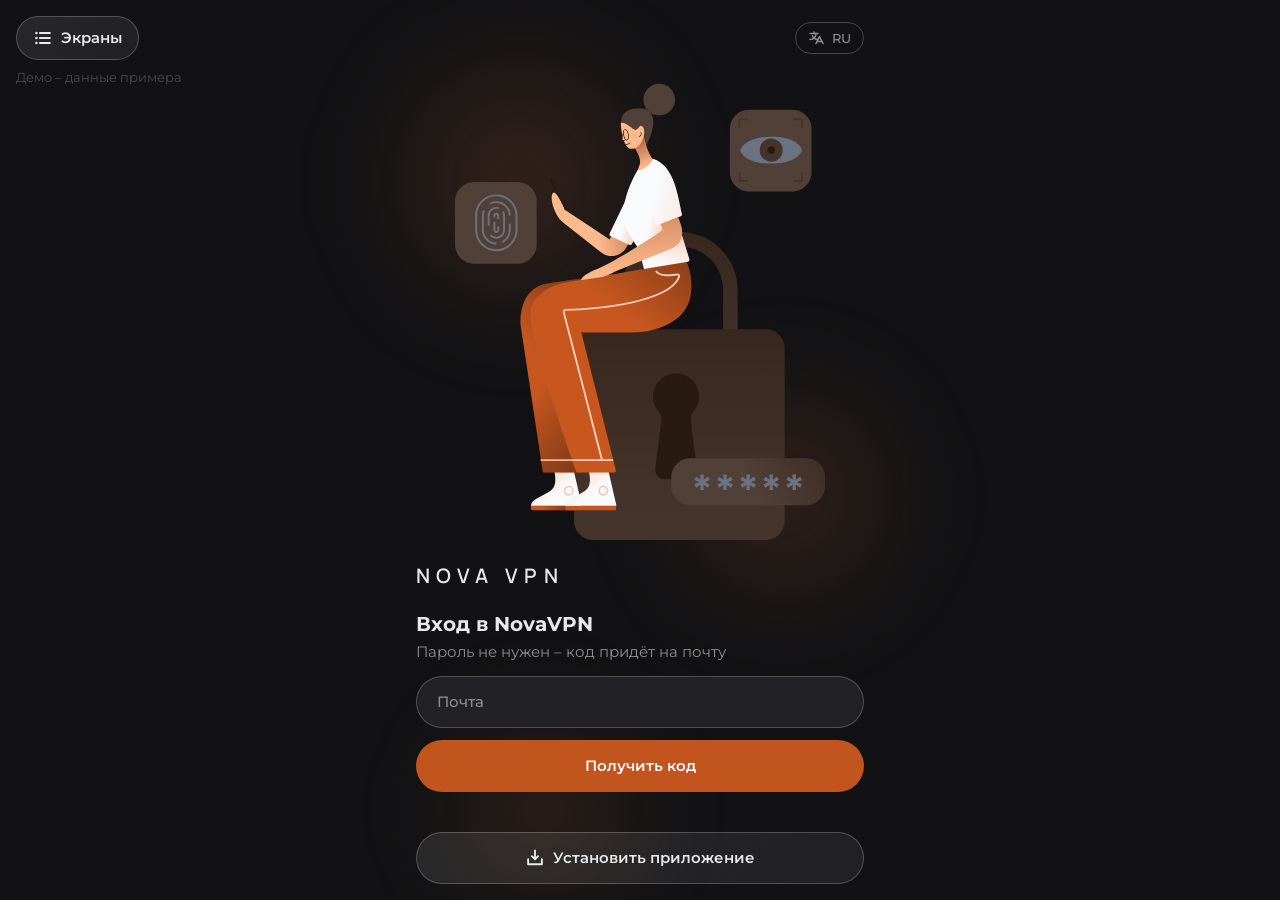
==== prototype.html @ 7a25c0ab "Демо-сборка прототипа кабинета NovaVPN" ====
<!DOCTYPE html>
<html lang="ru">
  <head>
    <meta charset="UTF-8" />
    <meta name="viewport" content="width=device-width, initial-scale=1.0, viewport-fit=cover" />
    <link rel="icon" href="data:," />
    <title>NovaVPN – прототип кабинета</title>
    <script type="module" crossorigin src="./bundle/prototype-CLFwK6W8.js"></script>
    <link rel="stylesheet" crossorigin href="./bundle/prototype-Bjba_my7.css">
  </head>
  <body>
    <div id="root"></div>
  </body>
</html>
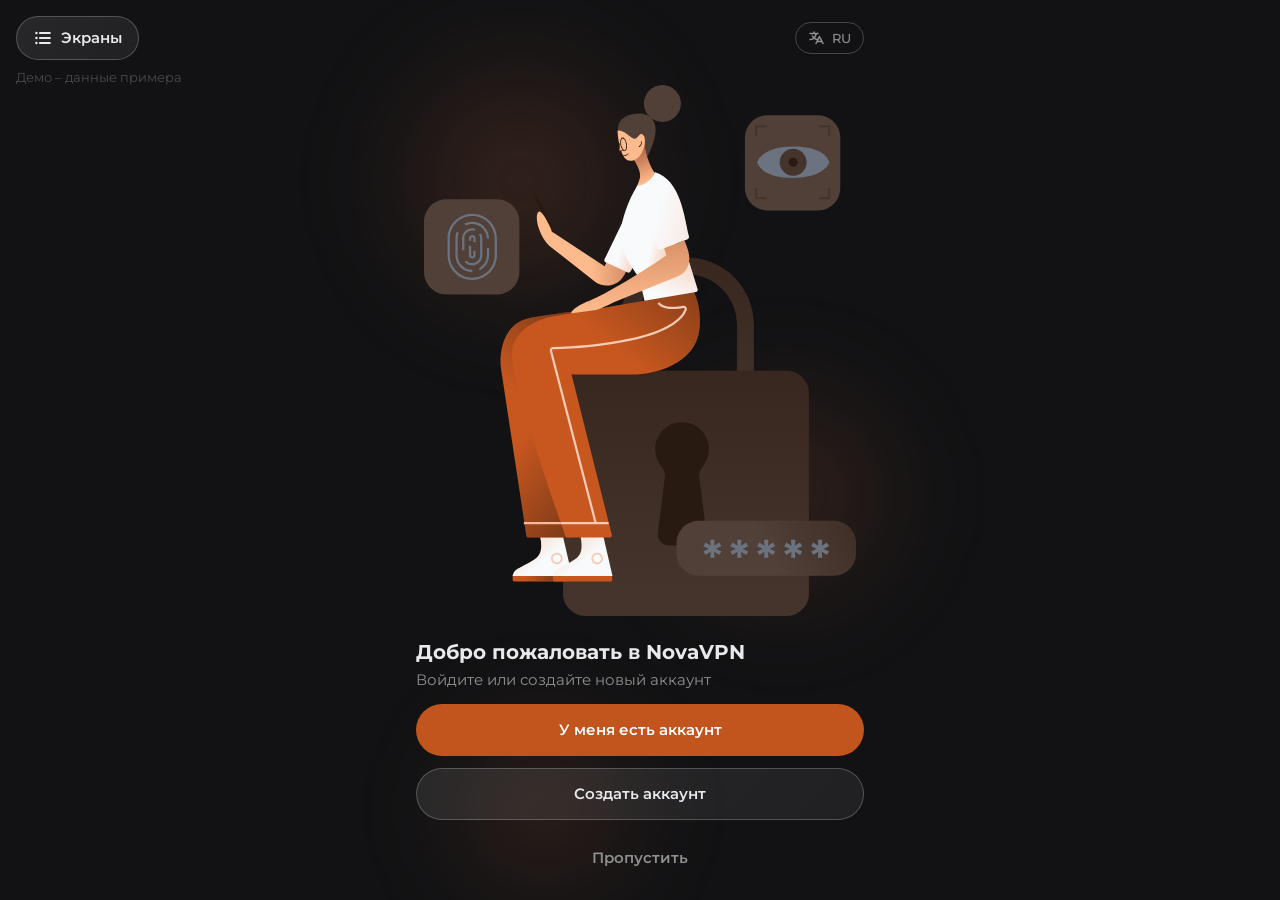
==== commit 9a77e7a3: "Демо: вход без почты, шапка главной, новые листы" ====
--- a/prototype.html
+++ b/prototype.html
@@ -5,8 +5,8 @@
     <meta name="viewport" content="width=device-width, initial-scale=1.0, viewport-fit=cover" />
     <link rel="icon" href="data:," />
     <title>NovaVPN – прототип кабинета</title>
-    <script type="module" crossorigin src="./bundle/prototype-CLFwK6W8.js"></script>
-    <link rel="stylesheet" crossorigin href="./bundle/prototype-Bjba_my7.css">
+    <script type="module" crossorigin src="./bundle/prototype-CMifljYI.js"></script>
+    <link rel="stylesheet" crossorigin href="./bundle/prototype-DGjJijqU.css">
   </head>
   <body>
     <div id="root"></div>
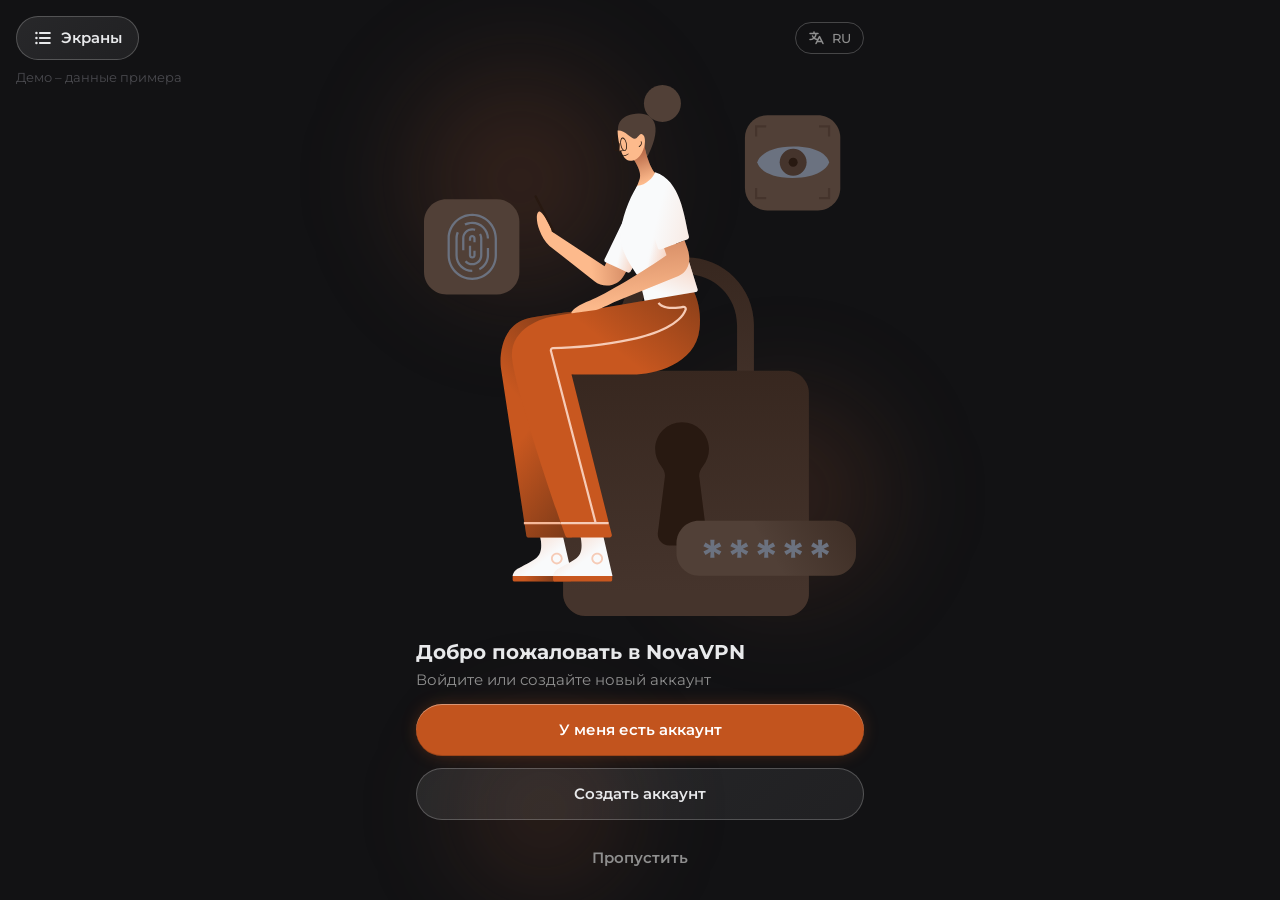
==== commit ea57cbd7: "Демо: свечение кнопок, окно почты, картинка ваучера" ====
--- a/prototype.html
+++ b/prototype.html
@@ -1,14 +1,19 @@
-<!DOCTYPE html>
-<html lang="ru">
-  <head>
-    <meta charset="UTF-8" />
-    <meta name="viewport" content="width=device-width, initial-scale=1.0, viewport-fit=cover" />
-    <link rel="icon" href="data:," />
-    <title>NovaVPN – прототип кабинета</title>
-    <script type="module" crossorigin src="./bundle/prototype-CMifljYI.js"></script>
-    <link rel="stylesheet" crossorigin href="./bundle/prototype-DGjJijqU.css">
-  </head>
-  <body>
-    <div id="root"></div>
-  </body>
-</html>
+<!DOCTYPE html>
+<html lang="ru">
+  <head>
+    <meta charset="UTF-8" />
+    <meta name="viewport" content="width=device-width, initial-scale=1.0, viewport-fit=cover" />
+    <link rel="icon" href="data:," />
+    <title>NovaVPN – прототип кабинета</title>
+    <!-- Только для демо в Telegram: скрипт клиента ставит --tg-safe-area-inset-* и
+         --tg-content-safe-area-inset-* — отступы под полосу и кнопки клиента в
+         полноэкранном режиме, запись 114. В продукт его подключает разработчик -->
+    <script src="https://telegram.org/js/telegram-web-app.js"></script>
+    <script type="module" crossorigin src="./bundle/prototype-Df2OhVVZ.js"></script>
+    <link rel="stylesheet" crossorigin href="./bundle/prototype-ChtU1Ffm.css">
+  </head>
+  <body>
+    <div id="root"></div>+
+  </body>
+</html>
